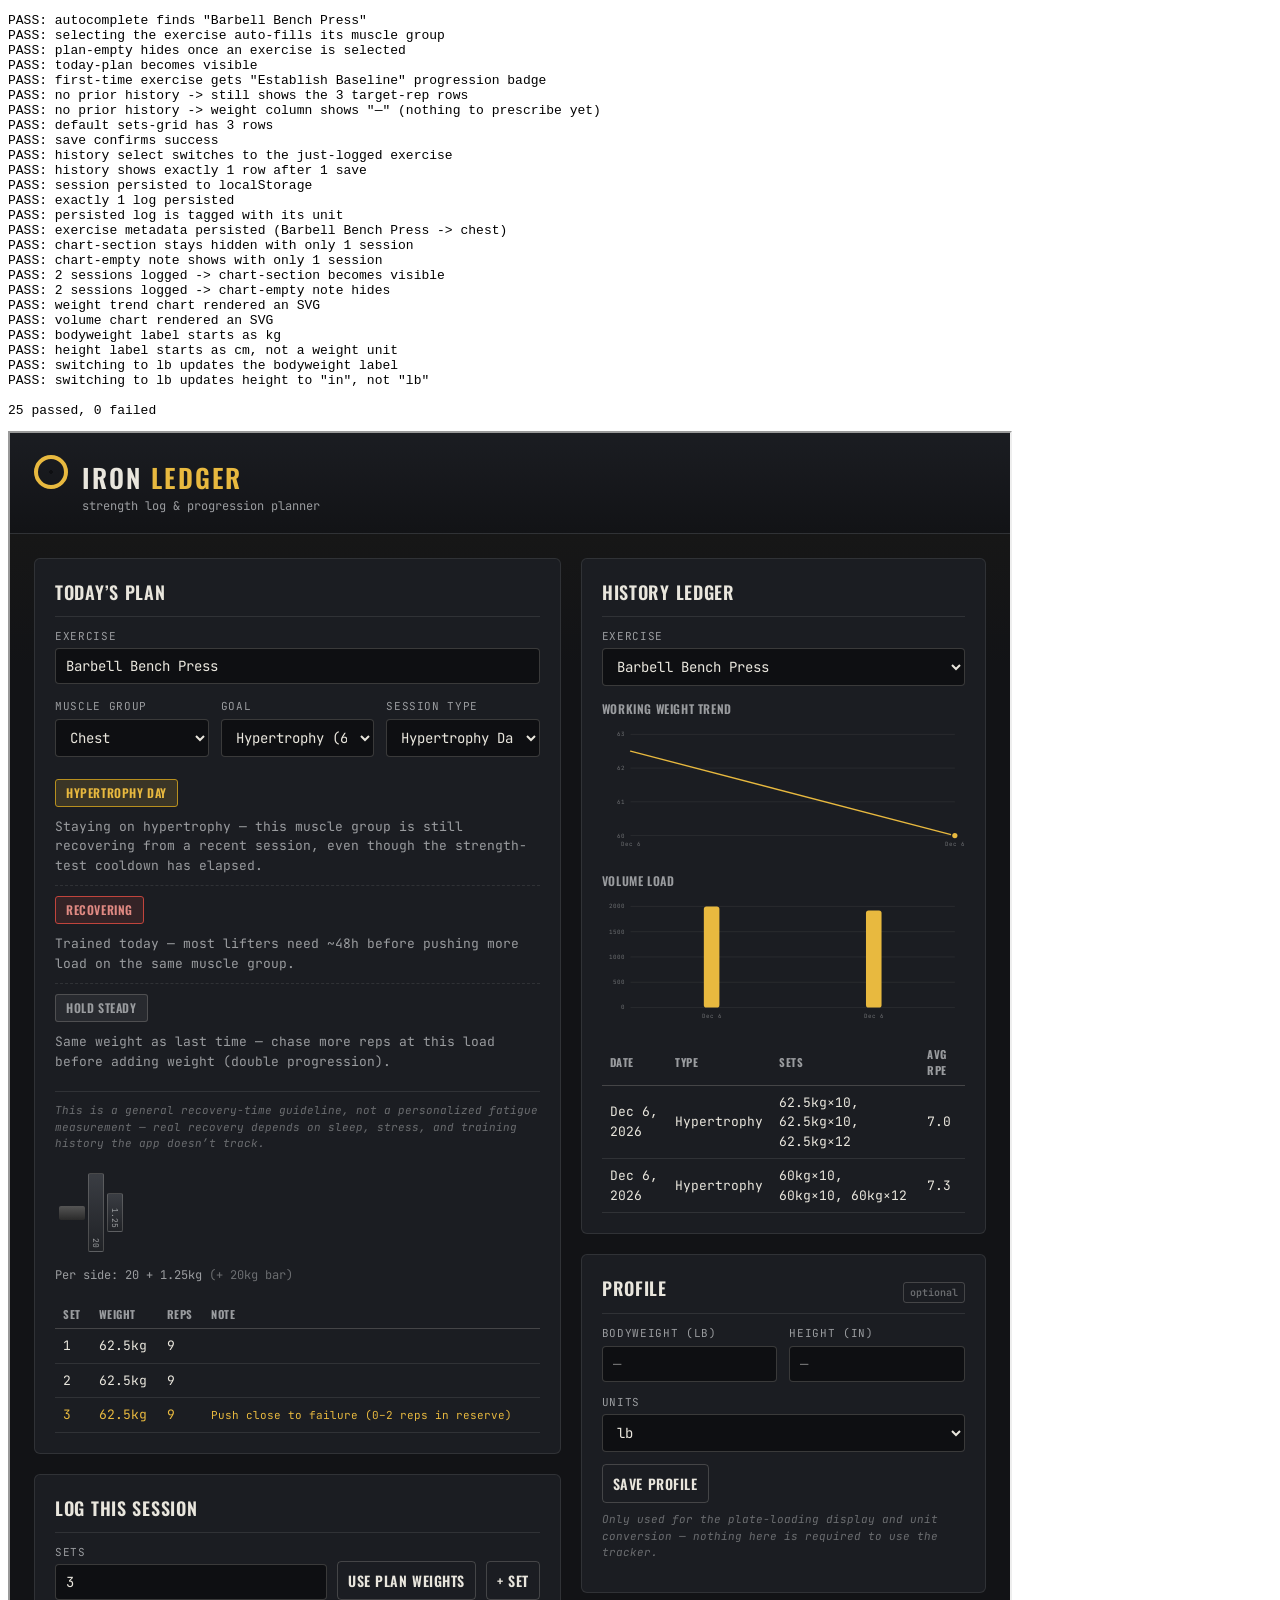
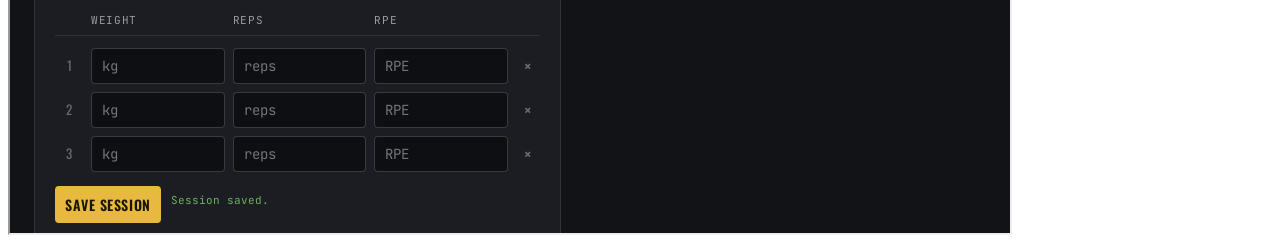
==== tests/dom.html @ 7d798a77 "Add progress charts, a committed test suite + CI, and a methodology doc Portfolio-readiness pass:  -" ====
<!doctype html>
<html><head><meta charset="utf-8"><title>Iron Ledger — DOM Interaction Tests</title></head>
<body>
<pre id="out">running...</pre>
<iframe id="frame" src="../index.html" style="width:1000px;height:1400px;"></iframe>
<script type="module">
import { makeRunner } from './test-utils.js';

const { assert, report } = makeRunner();

function fireInput(el, value) {
  el.value = value;
  el.dispatchEvent(new Event('input', { bubbles: true }));
}
function fireMousedown(el) {
  el.dispatchEvent(new MouseEvent('mousedown', { bubbles: true }));
}
function fireClick(el) {
  el.dispatchEvent(new MouseEvent('click', { bubbles: true }));
}

window.addEventListener('load', () => {
  try {
    run();
  } catch (e) {
    assert('test ran without throwing', false, { message: e.message, stack: e.stack });
  }
  report();
});

function run() {
  const doc = document.getElementById('frame').contentDocument;

  // Fresh headless Chrome profile per CI run means localStorage starts empty;
  // clear defensively in case this page is opened manually after other testing.
  document.getElementById('frame').contentWindow.localStorage.clear();

  // --- select an exercise via the suggestion list (the synchronous path) ---
  const exerciseInput = doc.getElementById('exercise-input');
  fireInput(exerciseInput, 'Barbell Bench Press');
  const suggestions = doc.getElementById('exercise-suggestions');
  const items = suggestions.querySelectorAll('.suggestion-item');
  assert('autocomplete finds "Barbell Bench Press"', items.length > 0, items.length);
  const target = [...items].find((i) => i.dataset.name === 'Barbell Bench Press') || items[0];
  fireMousedown(target);

  const muscleGroupSelect = doc.getElementById('muscle-group-select');
  assert('selecting the exercise auto-fills its muscle group', muscleGroupSelect.value === 'chest', muscleGroupSelect.value);

  assert('plan-empty hides once an exercise is selected', doc.getElementById('plan-empty').classList.contains('hidden'));
  assert('today-plan becomes visible', !doc.getElementById('today-plan').classList.contains('hidden'));
  assert('first-time exercise gets "Establish Baseline" progression badge', doc.getElementById('progression-badge').textContent === 'Establish Baseline');
  const noHistoryRows = doc.querySelectorAll('#plan-table-body tr');
  assert('no prior history -> still shows the 3 target-rep rows', noHistoryRows.length === 3, noHistoryRows.length);
  assert('no prior history -> weight column shows "—" (nothing to prescribe yet)', noHistoryRows[0]?.textContent.includes('—'), noHistoryRows[0]?.textContent);

  // --- log a real session ---
  const setRows = doc.querySelectorAll('#sets-grid .set-row');
  assert('default sets-grid has 3 rows', setRows.length === 3, setRows.length);
  const weights = [60, 60, 60];
  const reps = [10, 10, 12];
  const rpes = [7, 7, 8];
  setRows.forEach((row, i) => {
    fireInput(row.querySelector('.set-weight'), weights[i]);
    fireInput(row.querySelector('.set-reps'), reps[i]);
    fireInput(row.querySelector('.set-rpe'), rpes[i]);
  });
  fireClick(doc.getElementById('save-session-btn'));

  assert('save confirms success', doc.getElementById('save-status').textContent === 'Session saved.', doc.getElementById('save-status').textContent);
  assert('history select switches to the just-logged exercise', doc.getElementById('history-exercise-select').value === 'Barbell Bench Press');
  const historyRows = doc.querySelectorAll('#history-table-body tr');
  assert('history shows exactly 1 row after 1 save', historyRows.length === 1, historyRows.length);

  const win = document.getElementById('frame').contentWindow;
  const rawLogs = win.localStorage.getItem('gymapp:logs');
  assert('session persisted to localStorage', !!rawLogs);
  const parsedLogs = JSON.parse(rawLogs || '[]');
  assert('exactly 1 log persisted', parsedLogs.length === 1, parsedLogs.length);
  assert('persisted log is tagged with its unit', parsedLogs[0]?.unit === 'kg', parsedLogs[0]);
  const rawMeta = win.localStorage.getItem('gymapp:exerciseMeta');
  assert('exercise metadata persisted (Barbell Bench Press -> chest)', JSON.parse(rawMeta || '{}')['Barbell Bench Press'] === 'chest');

  // Only 1 session logged -> charts require 2+, so the empty-state note should show instead.
  assert('chart-section stays hidden with only 1 session', doc.getElementById('chart-section').classList.contains('hidden'));
  assert('chart-empty note shows with only 1 session', !doc.getElementById('chart-empty').classList.contains('hidden'));

  // --- log a 2nd session so the chart has enough points to render ---
  fireInput(exerciseInput, 'Barbell Bench Press');
  const items2 = doc.getElementById('exercise-suggestions').querySelectorAll('.suggestion-item');
  fireMousedown([...items2].find((i) => i.dataset.name === 'Barbell Bench Press') || items2[0]);
  const setRows2 = doc.querySelectorAll('#sets-grid .set-row');
  const weights2 = [62.5, 62.5, 62.5];
  const reps2 = [10, 10, 12];
  setRows2.forEach((row, i) => {
    fireInput(row.querySelector('.set-weight'), weights2[i]);
    fireInput(row.querySelector('.set-reps'), reps2[i]);
    fireInput(row.querySelector('.set-rpe'), 7);
  });
  fireClick(doc.getElementById('save-session-btn'));

  assert('2 sessions logged -> chart-section becomes visible', !doc.getElementById('chart-section').classList.contains('hidden'));
  assert('2 sessions logged -> chart-empty note hides', doc.getElementById('chart-empty').classList.contains('hidden'));
  assert('weight trend chart rendered an SVG', !!doc.querySelector('#weight-trend-chart svg'));
  assert('volume chart rendered an SVG', !!doc.querySelector('#volume-chart svg'));

  // --- profile unit labels (height is cm/in, never reuses kg/lb) ---
  const unitSelect = doc.getElementById('profile-unit');
  assert('bodyweight label starts as kg', doc.getElementById('bodyweight-unit-label').textContent === 'kg');
  assert('height label starts as cm, not a weight unit', doc.getElementById('height-unit-label').textContent === 'cm');
  unitSelect.value = 'lb';
  unitSelect.dispatchEvent(new Event('change', { bubbles: true }));
  assert('switching to lb updates the bodyweight label', doc.getElementById('bodyweight-unit-label').textContent === 'lb');
  assert('switching to lb updates height to "in", not "lb"', doc.getElementById('height-unit-label').textContent === 'in');
}
</script>
</body></html>
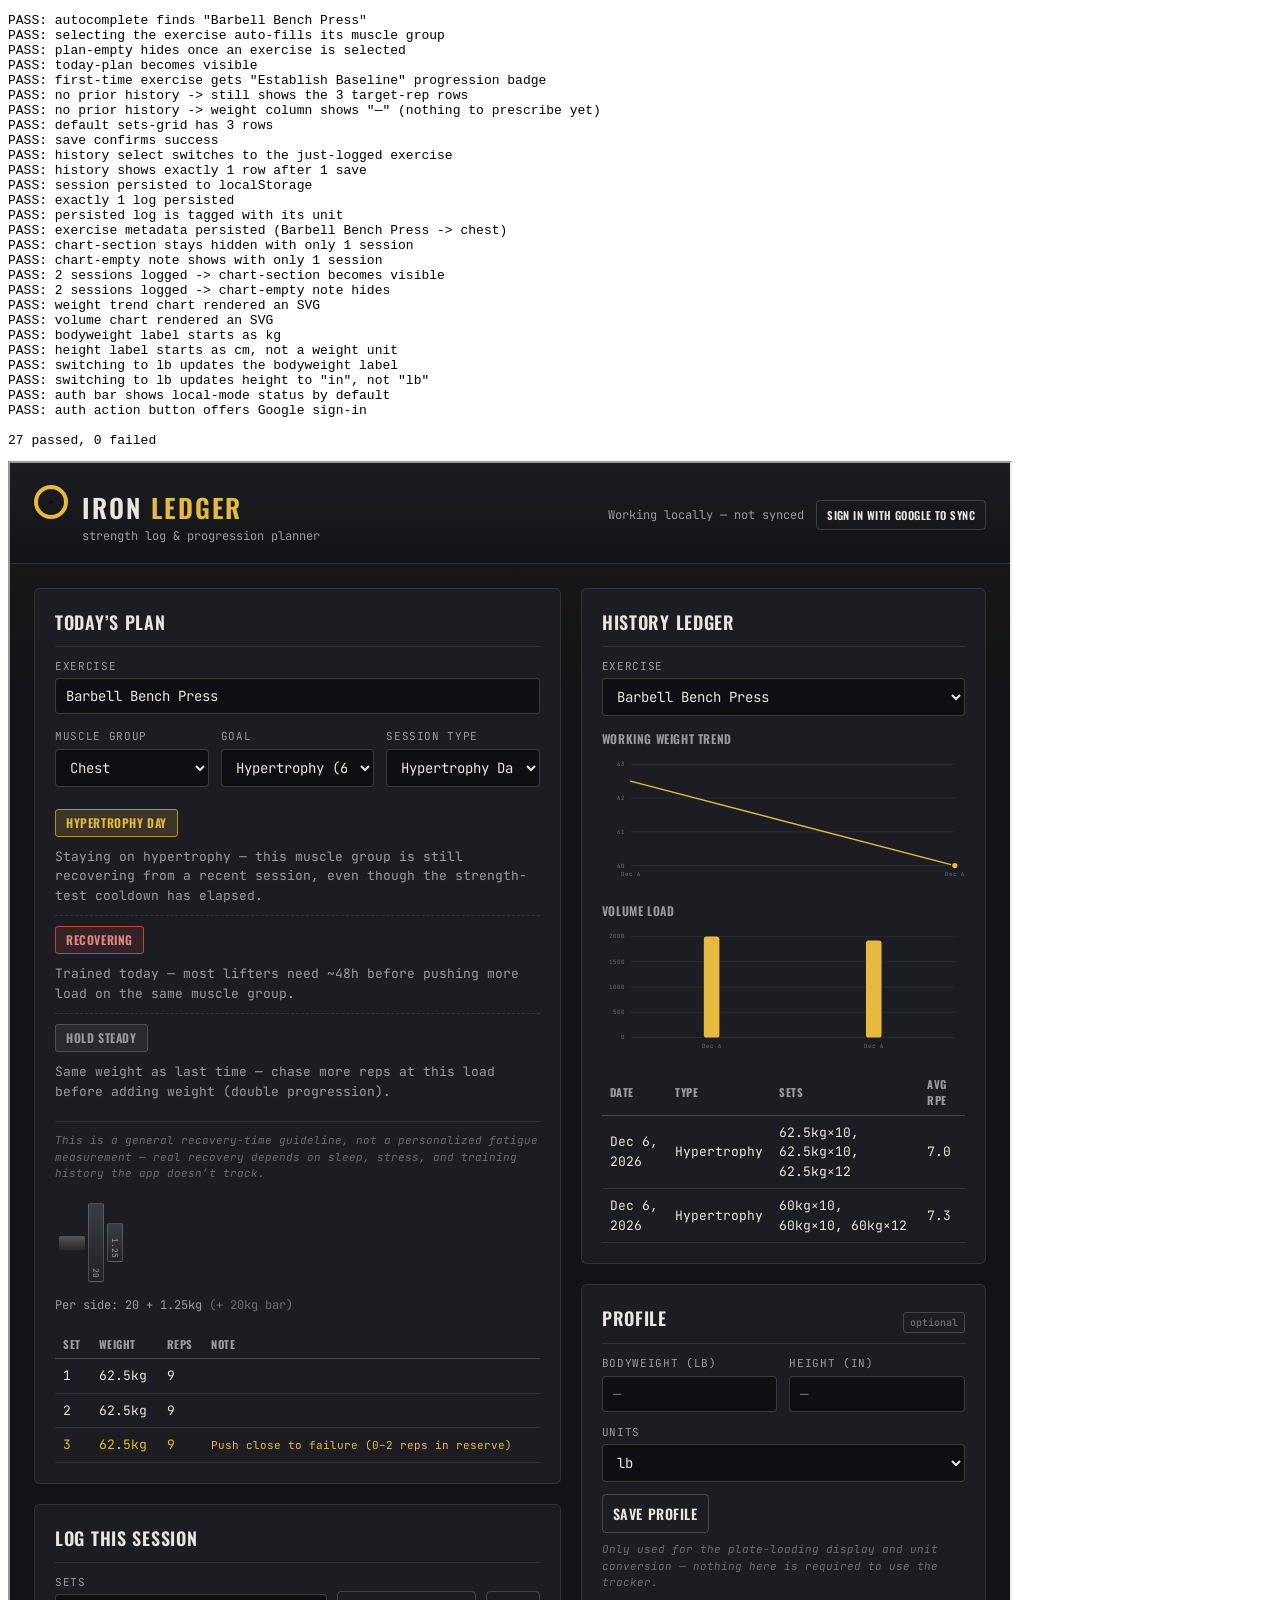
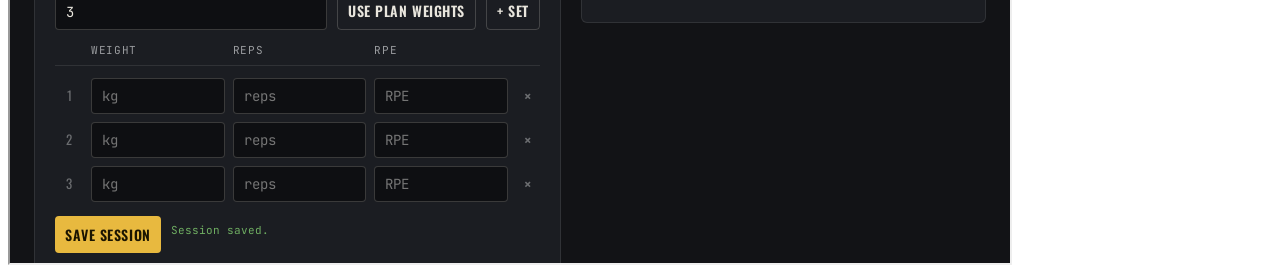
==== commit 15657fc4: "Add opt-in cloud sync via Supabase (Google sign-in) Cross-device sync, entirely opt-in — the default" ====
--- a/tests/dom.html
+++ b/tests/dom.html
@@ -4,7 +4,7 @@
 <pre id="out">running...</pre>
 <iframe id="frame" src="../index.html" style="width:1000px;height:1400px;"></iframe>
 <script type="module">
-import { makeRunner } from './test-utils.js';
+import { makeRunner, waitFor } from './test-utils.js';
 
 const { assert, report } = makeRunner();
 
@@ -19,20 +19,22 @@
   el.dispatchEvent(new MouseEvent('click', { bubbles: true }));
 }
 
-window.addEventListener('load', () => {
+window.addEventListener('load', async () => {
   try {
-    run();
+    await run();
   } catch (e) {
     assert('test ran without throwing', false, { message: e.message, stack: e.stack });
   }
   report();
 });
 
-function run() {
+// This suite only exercises the signed-out (localStorage) path — CI has no
+// way to complete a real Google OAuth redirect. That path is exactly what a
+// first-time visitor gets by default (see js/lib/supabaseClient.js: the SDK
+// is lazy-loaded and never touched here), so it's a faithful, fully
+// network-independent test of the app's default experience.
+async function run() {
   const doc = document.getElementById('frame').contentDocument;
-
-  // Fresh headless Chrome profile per CI run means localStorage starts empty;
-  // clear defensively in case this page is opened manually after other testing.
   document.getElementById('frame').contentWindow.localStorage.clear();
 
   // --- select an exercise via the suggestion list (the synchronous path) ---
@@ -45,6 +47,7 @@
   fireMousedown(target);
 
   const muscleGroupSelect = doc.getElementById('muscle-group-select');
+  await waitFor(() => muscleGroupSelect.value === 'chest');
   assert('selecting the exercise auto-fills its muscle group', muscleGroupSelect.value === 'chest', muscleGroupSelect.value);
 
   assert('plan-empty hides once an exercise is selected', doc.getElementById('plan-empty').classList.contains('hidden'));
@@ -67,7 +70,10 @@
   });
   fireClick(doc.getElementById('save-session-btn'));
 
+  await waitFor(() => doc.getElementById('save-status').textContent.length > 0);
   assert('save confirms success', doc.getElementById('save-status').textContent === 'Session saved.', doc.getElementById('save-status').textContent);
+
+  await waitFor(() => doc.querySelectorAll('#history-table-body tr').length === 1);
   assert('history select switches to the just-logged exercise', doc.getElementById('history-exercise-select').value === 'Barbell Bench Press');
   const historyRows = doc.querySelectorAll('#history-table-body tr');
   assert('history shows exactly 1 row after 1 save', historyRows.length === 1, historyRows.length);
@@ -99,6 +105,7 @@
   });
   fireClick(doc.getElementById('save-session-btn'));
 
+  await waitFor(() => doc.querySelectorAll('#history-table-body tr').length === 2);
   assert('2 sessions logged -> chart-section becomes visible', !doc.getElementById('chart-section').classList.contains('hidden'));
   assert('2 sessions logged -> chart-empty note hides', doc.getElementById('chart-empty').classList.contains('hidden'));
   assert('weight trend chart rendered an SVG', !!doc.querySelector('#weight-trend-chart svg'));
@@ -112,6 +119,10 @@
   unitSelect.dispatchEvent(new Event('change', { bubbles: true }));
   assert('switching to lb updates the bodyweight label', doc.getElementById('bodyweight-unit-label').textContent === 'lb');
   assert('switching to lb updates height to "in", not "lb"', doc.getElementById('height-unit-label').textContent === 'in');
+
+  // --- auth bar defaults to local mode, no network, when there's no cached session ---
+  assert('auth bar shows local-mode status by default', doc.getElementById('auth-status-text').textContent === 'Working locally — not synced', doc.getElementById('auth-status-text').textContent);
+  assert('auth action button offers Google sign-in', doc.getElementById('auth-action-btn').textContent === 'Sign in with Google to sync');
 }
 </script>
 </body></html>
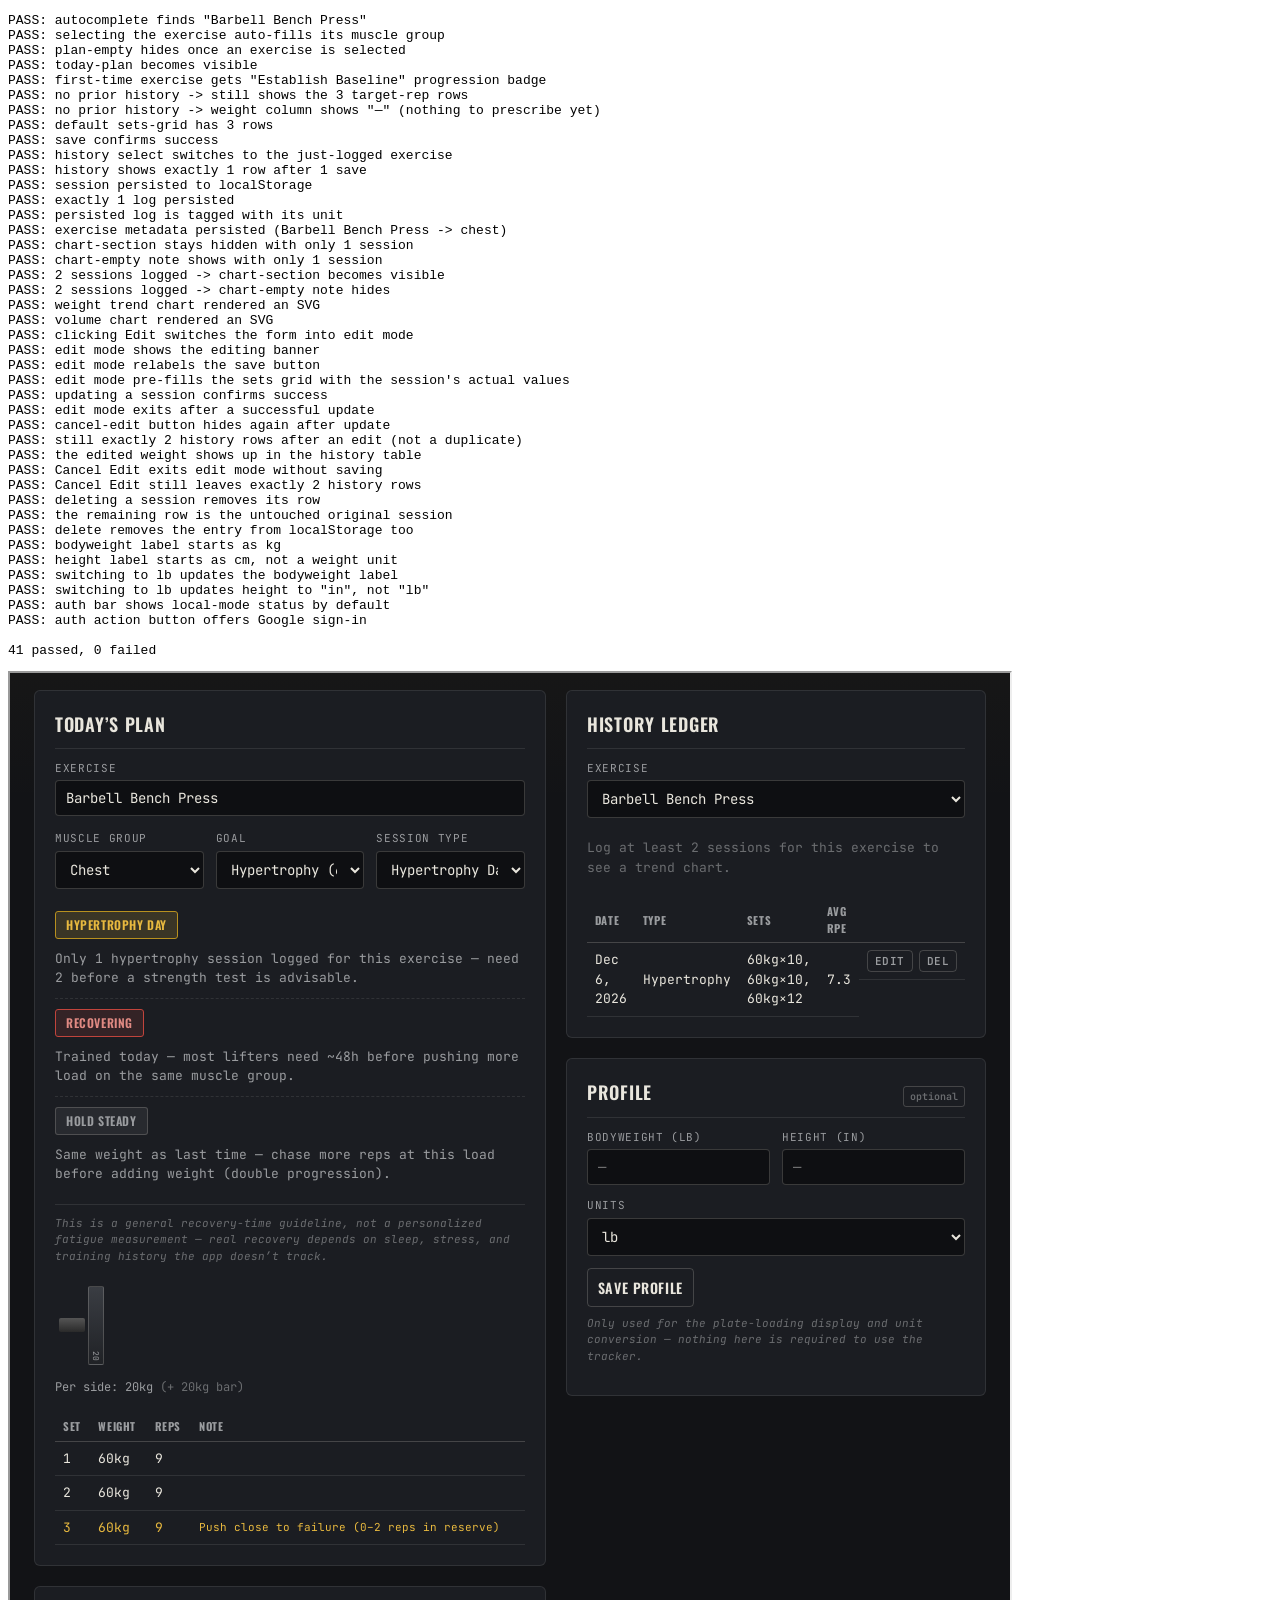
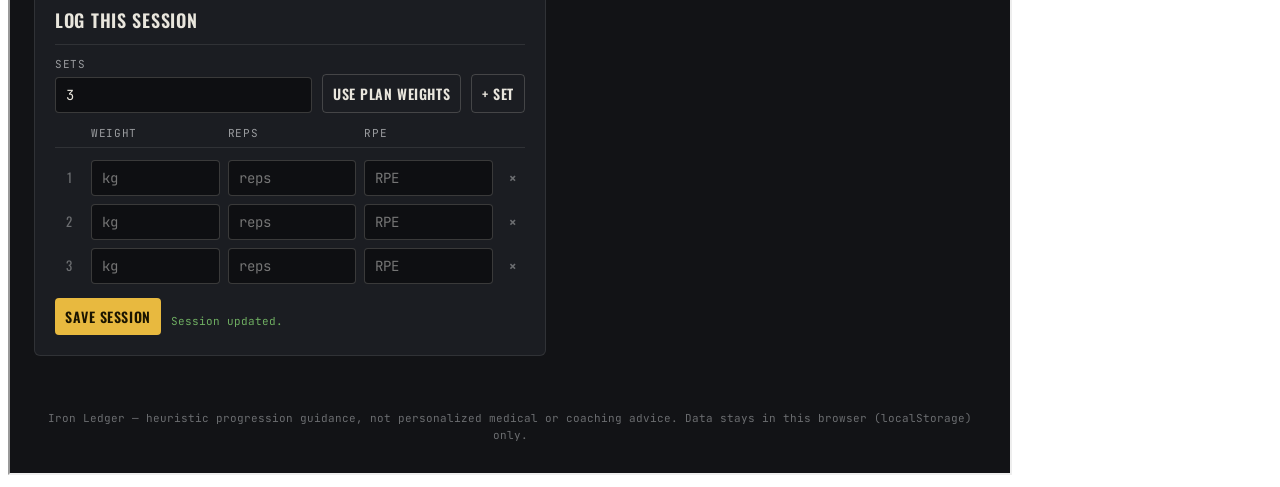
==== commit 579cb92e: "Add session edit/delete, offline-resilient sync, and README screenshots - History rows now have Edit" ====
--- a/tests/dom.html
+++ b/tests/dom.html
@@ -111,6 +111,51 @@
   assert('weight trend chart rendered an SVG', !!doc.querySelector('#weight-trend-chart svg'));
   assert('volume chart rendered an SVG', !!doc.querySelector('#volume-chart svg'));
 
+  // --- edit a session ---
+  const historyRowsBeforeEdit = doc.querySelectorAll('#history-table-body tr');
+  const editTargetRow = [...historyRowsBeforeEdit].find((tr) => tr.textContent.includes('62.5kg'));
+  fireClick(editTargetRow.querySelector('.edit-row'));
+
+  await waitFor(() => doc.getElementById('log-form-title').textContent === 'Edit Session');
+  assert('clicking Edit switches the form into edit mode', doc.getElementById('log-form-title').textContent === 'Edit Session');
+  assert('edit mode shows the editing banner', !doc.getElementById('editing-banner').classList.contains('hidden'));
+  assert('edit mode relabels the save button', doc.getElementById('save-session-btn').textContent === 'Update Session');
+
+  const editSetRows = doc.querySelectorAll('#sets-grid .set-row');
+  assert("edit mode pre-fills the sets grid with the session's actual values", editSetRows[0].querySelector('.set-weight').value === '62.5', editSetRows[0].querySelector('.set-weight').value);
+
+  fireInput(editSetRows[0].querySelector('.set-weight'), 65);
+  fireClick(doc.getElementById('save-session-btn'));
+
+  await waitFor(() => doc.getElementById('save-status').textContent === 'Session updated.');
+  assert('updating a session confirms success', doc.getElementById('save-status').textContent === 'Session updated.');
+  assert('edit mode exits after a successful update', doc.getElementById('log-form-title').textContent === 'Log This Session');
+  assert('cancel-edit button hides again after update', doc.getElementById('cancel-edit-btn').classList.contains('hidden'));
+
+  const rowsAfterEdit = doc.querySelectorAll('#history-table-body tr');
+  assert('still exactly 2 history rows after an edit (not a duplicate)', rowsAfterEdit.length === 2, rowsAfterEdit.length);
+  assert('the edited weight shows up in the history table', [...rowsAfterEdit].some((tr) => tr.textContent.includes('65kg')));
+
+  // --- cancel an edit leaves the original data untouched ---
+  fireClick(rowsAfterEdit[0].querySelector('.edit-row'));
+  await waitFor(() => doc.getElementById('log-form-title').textContent === 'Edit Session');
+  fireClick(doc.getElementById('cancel-edit-btn'));
+  assert('Cancel Edit exits edit mode without saving', doc.getElementById('log-form-title').textContent === 'Log This Session');
+  assert('Cancel Edit still leaves exactly 2 history rows', doc.querySelectorAll('#history-table-body tr').length === 2);
+
+  // --- delete a session ---
+  win.confirm = () => true; // headless Chrome auto-dismisses native confirm() dialogs otherwise
+  const rowToDelete = [...doc.querySelectorAll('#history-table-body tr')].find((tr) => tr.textContent.includes('65kg'));
+  fireClick(rowToDelete.querySelector('.delete-row'));
+
+  await waitFor(() => doc.querySelectorAll('#history-table-body tr').length === 1);
+  assert('deleting a session removes its row', doc.querySelectorAll('#history-table-body tr').length === 1);
+  const remainingRows = doc.querySelectorAll('#history-table-body tr');
+  assert('the remaining row is the untouched original session', [...remainingRows].some((tr) => tr.textContent.includes('60kg')));
+
+  const rawLogsAfterDelete = JSON.parse(win.localStorage.getItem('gymapp:logs') || '[]');
+  assert('delete removes the entry from localStorage too', rawLogsAfterDelete.length === 1, rawLogsAfterDelete.length);
+
   // --- profile unit labels (height is cm/in, never reuses kg/lb) ---
   const unitSelect = doc.getElementById('profile-unit');
   assert('bodyweight label starts as kg', doc.getElementById('bodyweight-unit-label').textContent === 'kg');
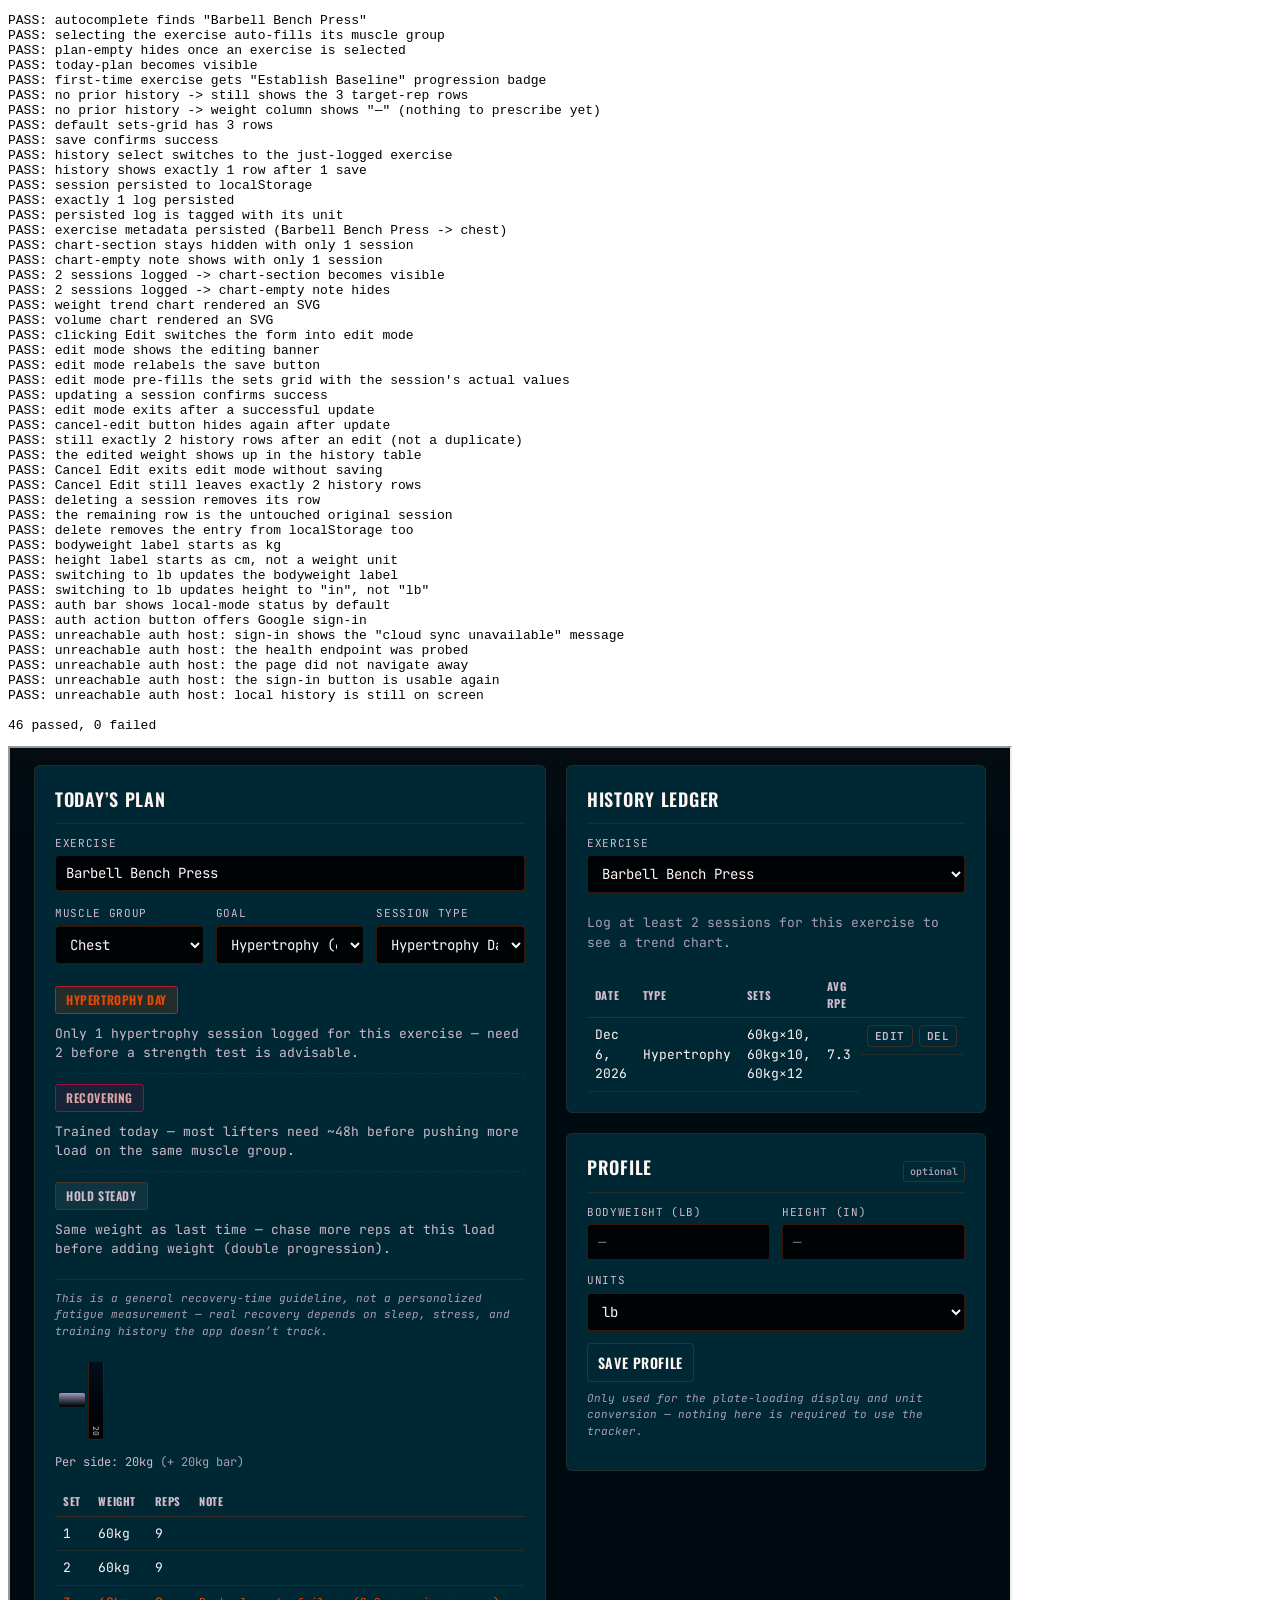
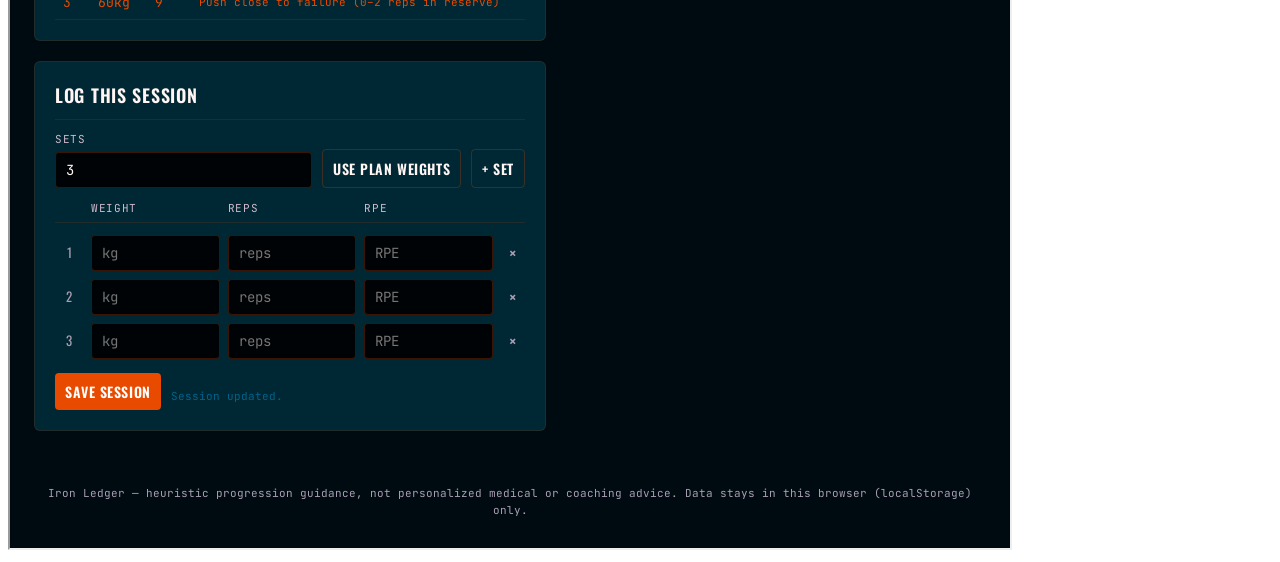
==== commit d989e9ce: "Check the auth host is reachable before redirecting to Google sign-in signInWithOAuth() doesn't cont" ====
--- a/tests/dom.html
+++ b/tests/dom.html
@@ -168,6 +168,29 @@
   // --- auth bar defaults to local mode, no network, when there's no cached session ---
   assert('auth bar shows local-mode status by default', doc.getElementById('auth-status-text').textContent === 'Working locally — not synced', doc.getElementById('auth-status-text').textContent);
   assert('auth action button offers Google sign-in', doc.getElementById('auth-action-btn').textContent === 'Sign in with Google to sync');
+
+  // --- sign-in with the auth host unreachable stays on the page ---
+  // Simulates a paused project whose subdomain no longer resolves: the
+  // health probe's fetch rejects (a microtask, so --dump-dom still sees the
+  // outcome). Without the probe, the OAuth redirect would navigate this
+  // iframe to a DNS-error page.
+  const realFetch = win.fetch;
+  const probedUrls = [];
+  win.fetch = (url) => {
+    probedUrls.push(String(url));
+    return Promise.reject(new TypeError('Failed to fetch'));
+  };
+  const pathBeforeSignIn = win.location.pathname;
+  const authBtn = doc.getElementById('auth-action-btn');
+  const unavailableMsg = 'Cloud sync is unavailable right now. Your workouts are still saved in this browser.';
+  fireClick(authBtn);
+  await waitFor(() => doc.getElementById('auth-status-text').textContent === unavailableMsg);
+  assert('unreachable auth host: sign-in shows the "cloud sync unavailable" message', doc.getElementById('auth-status-text').textContent === unavailableMsg, doc.getElementById('auth-status-text').textContent);
+  assert('unreachable auth host: the health endpoint was probed', probedUrls.some((u) => u.endsWith('/auth/v1/health')), probedUrls);
+  assert('unreachable auth host: the page did not navigate away', win.location.pathname === pathBeforeSignIn, win.location.href);
+  assert('unreachable auth host: the sign-in button is usable again', authBtn.disabled === false);
+  assert('unreachable auth host: local history is still on screen', doc.querySelectorAll('#history-table-body tr').length === 1);
+  win.fetch = realFetch;
 }
 </script>
 </body></html>
